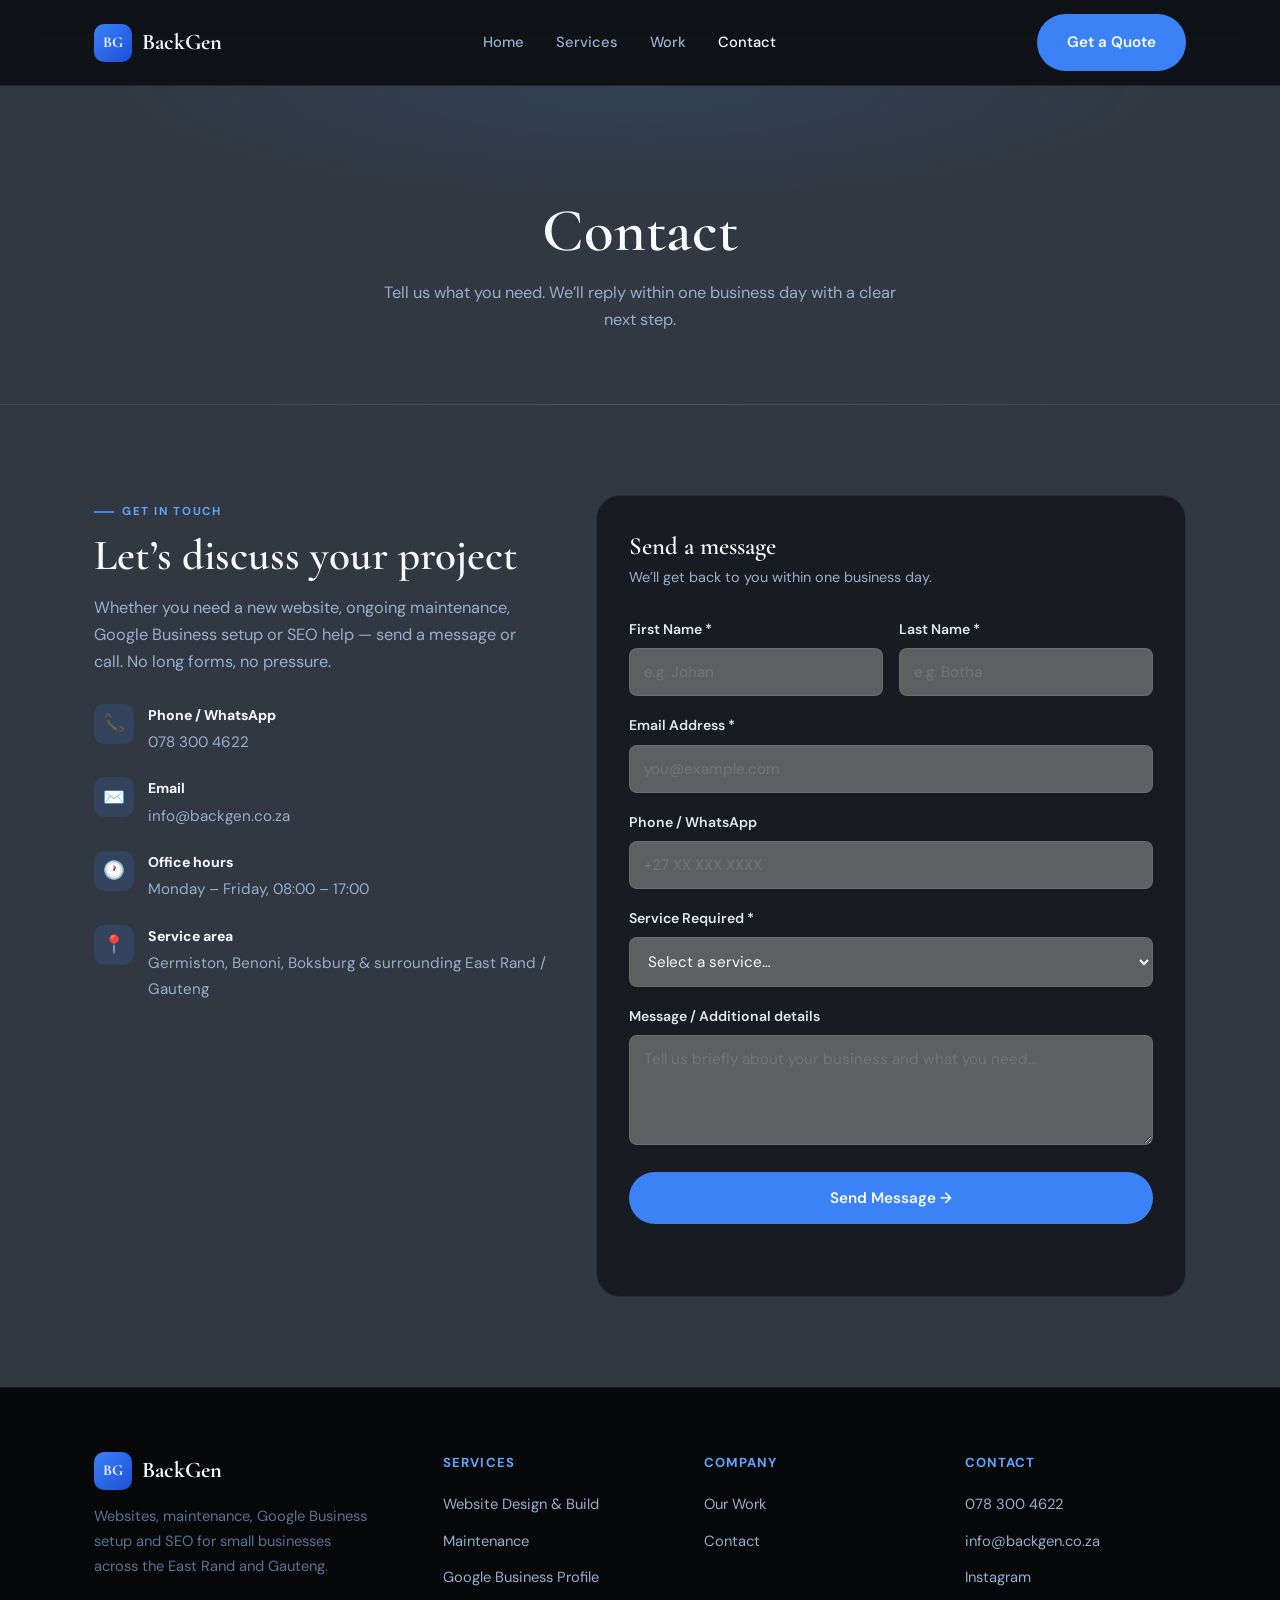
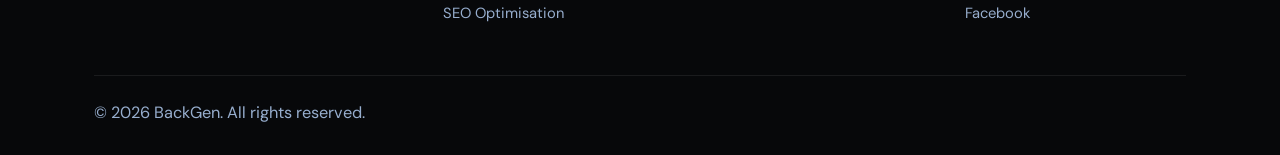
==== contact.html @ a90db831 "first push" ====
<!DOCTYPE html>
<html lang="en-ZA">
<head>
  <meta charset="UTF-8" />
  <meta name="viewport" content="width=device-width, initial-scale=1.0" />
  <title>Contact | BackGen — Request a Quote</title>
  <meta name="description" content="Contact BackGen for website design, maintenance, Google Business setup or SEO. Based on the East Rand, Gauteng." />
  <link rel="canonical" href="https://backgen.co.za/contact.html" />
  <link rel="stylesheet" href="styles.css" />
</head>
<body>

  <header class="site-nav">
    <div class="nav-inner">
      <a href="index.html" class="logo"><span class="mark">BG</span> BackGen</a>
      <nav class="nav-links">
        <a href="index.html">Home</a>
        <a href="services.html">Services</a>
        <a href="work.html">Work</a>
        <a href="contact.html" class="active">Contact</a>
      </nav>
      <div class="nav-right">
        <a href="contact.html" class="btn btn-navy">Get a Quote</a>
        <button class="hamburger" id="hamburger" aria-label="Open menu" aria-expanded="false">
          <span></span><span></span><span></span>
        </button>
      </div>
    </div>
  </header>

  <div class="mobile-menu" id="mobileMenu">
    <div class="mobile-menu-top">
      <a href="index.html" class="logo"><span class="mark">BG</span> BackGen</a>
      <button class="mobile-menu-close" id="mobileClose" aria-label="Close menu">&times;</button>
    </div>
    <nav>
      <a href="index.html">Home</a>
      <a href="services.html">Services</a>
      <a href="work.html">Work</a>
      <a href="contact.html">Contact</a>
    </nav>
    <a href="contact.html" class="btn btn-primary">Get a Quote</a>
  </div>

  <main>
    <section class="page-header">
      <div class="container">
        <h1>Contact</h1>
        <p>Tell us what you need. We’ll reply within one business day with a clear next step.</p>
      </div>
    </section>

    <section class="py">
      <div class="container">
        <div class="contact-grid">

          <div class="reveal">
            <span class="eyebrow">Get in touch</span>
            <h2 style="margin-top:10px;">Let’s discuss your project</h2>
            <p style="margin-top:14px;">Whether you need a new website, ongoing maintenance, Google Business setup or SEO help — send a message or call. No long forms, no pressure.</p>

            <div class="contact-details">
              <div class="contact-item">
                <div class="contact-item-icon">📞</div>
                <div>
                  <strong>Phone / WhatsApp</strong>
                  <a href="tel:0783004622">078 300 4622</a>
                </div>
              </div>
              <div class="contact-item">
                <div class="contact-item-icon">✉️</div>
                <div>
                  <strong>Email</strong>
                  <a href="mailto:info@backgen.co.za">info@backgen.co.za</a>
                </div>
              </div>
              <div class="contact-item">
                <div class="contact-item-icon">🕐</div>
                <div>
                  <strong>Office hours</strong>
                  <span>Monday – Friday, 08:00 – 17:00</span>
                </div>
              </div>
              <div class="contact-item">
                <div class="contact-item-icon">📍</div>
                <div>
                  <strong>Service area</strong>
                  <span>Germiston, Benoni, Boksburg & surrounding East Rand / Gauteng</span>
                </div>
              </div>
            </div>
          </div>

          <div class="form-card reveal">
            <h3 style="margin-bottom:6px;">Send a message</h3>
            <p style="font-size:0.9rem; margin-bottom:28px;">We’ll get back to you within one business day.</p>

            <form id="contactForm" novalidate aria-label="Contact form">
              <div class="form-row">
                <div class="form-group">
                  <label for="firstName">First Name *</label>
                  <input type="text" id="firstName" name="firstName" placeholder="e.g. Johan" required autocomplete="given-name" />
                </div>
                <div class="form-group">
                  <label for="lastName">Last Name *</label>
                  <input type="text" id="lastName" name="lastName" placeholder="e.g. Botha" required autocomplete="family-name" />
                </div>
              </div>

              <div class="form-group">
                <label for="email">Email Address *</label>
                <input type="email" id="email" name="email" placeholder="you@example.com" required autocomplete="email" />
              </div>

              <div class="form-group">
                <label for="phone">Phone / WhatsApp</label>
                <input type="tel" id="phone" name="phone" placeholder="+27 XX XXX XXXX" autocomplete="tel" />
              </div>

              <div class="form-group">
                <label for="service">Service Required *</label>
                <select id="service" name="service" required>
                  <option value="" disabled selected>Select a service…</option>
                  <option value="website">Website Design & Build</option>
                  <option value="maintenance">Website Maintenance</option>
                  <option value="google-business">Google Business Profile</option>
                  <option value="seo">SEO Optimisation</option>
                  <option value="package">Full package (website + Google + SEO)</option>
                  <option value="other">Other / Not sure yet</option>
                </select>
              </div>

              <div class="form-group">
                <label for="message">Message / Additional details</label>
                <textarea id="message" name="message" placeholder="Tell us briefly about your business and what you need…"></textarea>
              </div>

              <button type="submit" class="btn btn-primary" style="width:100%; justify-content:center;" id="submitBtn">
                Send Message →
              </button>

              <div class="form-status" id="formStatus" role="alert" aria-live="polite"></div>
            </form>
          </div>

        </div>
      </div>
    </section>
  </main>

  <footer class="footer">
    <div class="container">
      <div class="footer-grid">
        <div class="footer-brand">
          <a href="index.html" class="logo"><span class="mark">BG</span> BackGen</a>
          <p>Websites, maintenance, Google Business setup and SEO for small businesses across the East Rand and Gauteng.</p>
        </div>
        <div class="footer-col">
          <h5>Services</h5>
          <ul>
            <li><a href="services.html">Website Design & Build</a></li>
            <li><a href="services.html">Maintenance</a></li>
            <li><a href="services.html">Google Business Profile</a></li>
            <li><a href="services.html">SEO Optimisation</a></li>
          </ul>
        </div>
        <div class="footer-col">
          <h5>Company</h5>
          <ul>
            <li><a href="work.html">Our Work</a></li>
            <li><a href="contact.html">Contact</a></li>
          </ul>
        </div>
        <div class="footer-col">
          <h5>Contact</h5>
          <ul>
            <li><a href="tel:0783004622">078 300 4622</a></li>
            <li><a href="mailto:info@backgen.co.za">info@backgen.co.za</a></li>
            <li><a href="https://www.instagram.com/backgen/" target="_blank" rel="noopener">Instagram</a></li>
            <li><a href="https://www.facebook.com/profile.php?id=61590956095185" target="_blank" rel="noopener">Facebook</a></li>
          </ul>
        </div>
      </div>
      <div class="footer-bottom">
        <p>© 2026 BackGen. All rights reserved.</p>
      </div>
    </div>
  </footer>

  <script src="site.js"></script>
</body>
</html>
---- styles.css ----
/* ============================================================
   BACKGEN — Professional Web & Digital Services
   Theme: Dark Charcoal + Blue | Clean | Smooth interactions
   ============================================================ */

@import url('https://fonts.googleapis.com/css2?family=Cormorant+Garamond:wght@500;600;700&family=DM+Sans:wght@400;500;600;700&display=swap');

:root {
  --bg:          #313842;
  --bg-raised:   #5e5f60;
  --bg-card:     #181C22;
  --accent:      #3B82F6;
  --accent-soft: #60A5FA;
  --accent-dim:  rgba(59, 130, 246, 0.15);
  --white:       #F8FAFC;
  --text:        #E2E8F0;
  --text-dim:    #97aece;
  --text-muted:  #5b7293;
  --border:      rgba(255, 255, 255, 0.08);
  --border-hover:rgba(255, 255, 255, 0.14);

  --font-head:   'Cormorant Garamond', serif;
  --font-body:   'DM Sans', sans-serif;

  --radius-sm:   8px;
  --radius-md:   16px;
  --radius-lg:   24px;
  --radius-full: 999px;

  --shadow-sm:   0 4px 20px rgba(0, 0, 0, 0.25);
  --shadow-md:   0 12px 40px rgba(0, 0, 0, 0.35);
  --shadow-lg:   0 25px 60px rgba(0, 0, 0, 0.45);

  --container:   1140px;
  --transition:  0.3s cubic-bezier(0.4, 0, 0.2, 1);
}

*, *::before, *::after { box-sizing: border-box; margin: 0; padding: 0; }

html { scroll-behavior: smooth; font-size: 16px; }

body {
  font-family: var(--font-body);
  color: var(--text);
  background: var(--bg);
  line-height: 1.65;
  -webkit-font-smoothing: antialiased;
  overflow-x: hidden;
}

img { display: block; max-width: 100%; height: auto; }
a { color: inherit; text-decoration: none; }
ul { list-style: none; }

h1, h2, h3, h4 {
  font-family: var(--font-head);
  font-weight: 600;
  line-height: 1.15;
  color: var(--white);
}

h1 { font-size: clamp(2.4rem, 5.5vw, 3.8rem); }
h2 { font-size: clamp(1.9rem, 4vw, 2.7rem); }
h3 { font-size: clamp(1.25rem, 2.5vw, 1.55rem); }

p { color: var(--text-dim); font-size: 1.02rem; }

.container {
  max-width: var(--container);
  margin: 0 auto;
  padding: 0 24px;
}

/* ── Buttons ─────────────────────────────────────────────── */
.btn {
  display: inline-flex;
  align-items: center;
  justify-content: center;
  gap: 10px;
  font-family: var(--font-body);
  font-weight: 600;
  font-size: 0.95rem;
  padding: 14px 28px;
  border-radius: var(--radius-full);
  border: 2px solid transparent;
  cursor: pointer;
  transition: all var(--transition);
  white-space: nowrap;
}

.btn-primary {
  background: var(--accent);
  color: var(--white);
}
.btn-primary:hover {
  background: var(--accent-soft);
  transform: translateY(-1px);
}

.btn-navy {
  background: var(--accent);
  color: var(--white);
}
.btn-navy:hover {
  background: var(--accent-soft);
  transform: translateY(-1px);
}

.btn-outline {
  background: transparent;
  border-color: rgba(255,255,255,0.25);
  color: var(--white);
}
.btn-outline:hover {
  background: rgba(255,255,255,0.08);
  border-color: rgba(255,255,255,0.5);
}

.btn-ghost {
  background: transparent;
  border-color: var(--border);
  color: var(--text);
}
.btn-ghost:hover {
  border-color: var(--accent);
  color: var(--accent-soft);
}

/* ── Navigation ──────────────────────────────────────────── */
.site-nav {
  position: sticky;
  top: 0;
  z-index: 1000;
  background: rgba(11, 13, 16, 0.88);
  backdrop-filter: blur(16px);
  border-bottom: 1px solid var(--border);
}

.nav-inner {
  display: flex;
  align-items: center;
  justify-content: space-between;
  padding: 14px 24px;
  max-width: var(--container);
  margin: 0 auto;
}

.logo {
  display: flex;
  align-items: center;
  gap: 10px;
  font-family: var(--font-head);
  font-weight: 700;
  font-size: 1.4rem;
  color: var(--white);
}
.logo .mark {
  width: 38px;
  height: 38px;
  border-radius: 10px;
  background: linear-gradient(135deg, var(--accent), #1D4ED8);
  color: var(--white);
  display: flex;
  align-items: center;
  justify-content: center;
  font-weight: 700;
  font-size: 0.95rem;
}

.nav-links {
  display: flex;
  align-items: center;
  gap: 32px;
}
.nav-links a {
  font-size: 0.92rem;
  font-weight: 500;
  color: var(--text-dim);
  transition: color var(--transition);
}
.nav-links a:hover,
.nav-links a.active { color: var(--white); }

.nav-right {
  display: flex;
  align-items: center;
  gap: 16px;
}

.hamburger {
  display: none;
  flex-direction: column;
  gap: 5px;
  background: none;
  border: none;
  cursor: pointer;
  padding: 8px;
}
.hamburger span {
  width: 24px;
  height: 2px;
  background: var(--white);
  transition: var(--transition);
}

.mobile-menu {
  position: fixed;
  inset: 0;
  background: var(--bg);
  transform: translateX(100%);
  transition: transform 0.35s cubic-bezier(0.4, 0, 0.2, 1);
  z-index: 1200;
  display: flex;
  flex-direction: column;
  padding: 24px;
}
.mobile-menu.open { transform: translateX(0); }

.mobile-menu-top {
  display: flex;
  justify-content: space-between;
  align-items: center;
}
.mobile-menu-close {
  background: none;
  border: none;
  color: var(--white);
  font-size: 1.8rem;
  cursor: pointer;
}
.mobile-menu nav {
  display: flex;
  flex-direction: column;
  gap: 6px;
  margin-top: 48px;
}
.mobile-menu nav a {
  color: var(--white);
  font-family: var(--font-head);
  font-size: 1.6rem;
  padding: 12px 0;
  border-bottom: 1px solid var(--border);
}
.mobile-menu .btn { margin-top: 28px; }

/* ── Hero ────────────────────────────────────────────────── */
.hero {
  position: relative;
  min-height: 88vh;
  display: flex;
  align-items: center;
  padding: 120px 0 100px;
  isolation: isolate;
  overflow: hidden;
}
.hero-bg {
  position: absolute;
  inset: 0;
  z-index: -2;
  background: 
    radial-gradient(ellipse 80% 60% at 70% 20%, rgba(59, 130, 246, 0.12), transparent 50%),
    radial-gradient(ellipse 50% 40% at 10% 80%, rgba(59, 130, 246, 0.06), transparent 50%),
    var(--bg);
}

.hero-inner {
  max-width: var(--container);
  margin: 0 auto;
  padding: 0 24px;
  position: relative;
  z-index: 1;
}

.hero-eyebrow {
  display: inline-block;
  font-weight: 700;
  font-size: 0.78rem;
  letter-spacing: 0.14em;
  text-transform: uppercase;
  color: var(--accent-soft);
  margin-bottom: 18px;
}

.hero h1 {
  color: var(--white);
  max-width: 780px;
}
.hero h1 em {
  font-style: italic;
  color: var(--accent-soft);
}

.hero-sub {
  color: var(--text-dim);
  font-size: clamp(1.05rem, 2vw, 1.2rem);
  max-width: 580px;
  margin-top: 20px;
  line-height: 1.7;
}

.hero-ctas {
  display: flex;
  flex-wrap: wrap;
  gap: 14px;
  margin-top: 36px;
}

.hero-stats {
  margin-top: 56px;
  background: var(--bg-card);
  border: 1px solid var(--border);
  border-radius: var(--radius-lg);
  box-shadow: var(--shadow-md);
  padding: 28px 24px;
  display: grid;
  grid-template-columns: repeat(4, 1fr);
  gap: 20px;
  max-width: 860px;
}
.hero-stats .stat {
  padding-left: 16px;
  border-left: 3px solid var(--accent);
}
.hero-stats strong {
  display: block;
  font-family: var(--font-head);
  font-size: 1.9rem;
  color: var(--white);
  line-height: 1;
}
.hero-stats span {
  display: block;
  margin-top: 6px;
  font-size: 0.82rem;
  color: var(--text-dim);
  font-weight: 500;
}

/* ── Sections ────────────────────────────────────────────── */
.py { padding: 90px 0; }
.bg-grey { background: var(--bg-raised); }
.bg-navy {
  background: linear-gradient(160deg, #0F172A, #1E3A5F);
  color: var(--white);
}
.bg-navy h2, .bg-navy h3 { color: var(--white); }
.bg-navy p { color: rgba(255,255,255,0.8); }

.section-head {
  max-width: 640px;
  margin-bottom: 48px;
}
.section-head.center {
  text-align: center;
  margin-left: auto;
  margin-right: auto;
}
.section-head h2 { margin-top: 10px; }
.section-head p {
  margin-top: 14px;
  font-size: 1.05rem;
}

.eyebrow {
  display: inline-flex;
  align-items: center;
  gap: 8px;
  font-weight: 700;
  font-size: 0.72rem;
  letter-spacing: 0.14em;
  text-transform: uppercase;
  color: var(--accent-soft);
}
.eyebrow::before {
  content: '';
  width: 20px;
  height: 2px;
  background: var(--accent);
}

/* ── Service cards ───────────────────────────────────────── */
.service-grid {
  display: grid;
  grid-template-columns: repeat(2, 1fr);
  gap: 24px;
}

.service-card {
  background: var(--bg-card);
  border-radius: var(--radius-md);
  overflow: hidden;
  border: 1px solid var(--border);
  transition: border-color var(--transition), transform var(--transition), box-shadow var(--transition);
}
.service-card:hover {
  border-color: var(--border-hover);
  transform: translateY(-3px);
  box-shadow: var(--shadow-md);
}

.service-card .img-wrap {
  height: 180px;
  background: var(--bg-raised);
  display: flex;
  align-items: center;
  justify-content: center;
  color: var(--text-muted);
  font-size: 0.85rem;
  font-weight: 500;
}
.service-card .img-wrap.placeholder {
  background: linear-gradient(135deg, var(--bg-raised), var(--bg-card));
}

.service-card .body {
  padding: 26px 24px 28px;
}
.service-card .num {
  font-family: var(--font-head);
  font-size: 0.9rem;
  color: var(--accent-soft);
  font-weight: 700;
}
.service-card h3 {
  margin-top: 6px;
  font-size: 1.3rem;
  color: var(--white);
}
.service-card p {
  margin-top: 10px;
  font-size: 0.94rem;
  line-height: 1.6;
  color: var(--text-dim);
}

/* ── Portfolio / Work ────────────────────────────────────── */
.work-grid {
  display: grid;
  grid-template-columns: 1fr;
  gap: 40px;
}

.work-card {
  display: grid;
  grid-template-columns: 1.1fr 1fr;
  gap: 0;
  background: var(--bg-card);
  border-radius: var(--radius-lg);
  overflow: hidden;
  border: 1px solid var(--border);
  transition: border-color var(--transition);
}
.work-card:hover {
  border-color: var(--border-hover);
}

.work-card.reverse {
  direction: rtl;
}
.work-card.reverse > * {
  direction: ltr;
}

.work-visual {
  min-height: 340px;
  background: var(--bg-raised);
  display: flex;
  flex-direction: column;
  align-items: center;
  justify-content: center;
  color: var(--text-muted);
  font-size: 0.9rem;
  font-weight: 500;
  position: relative;
  cursor: pointer;
  overflow: hidden;
  transition: background var(--transition);
}
.work-visual:hover {
  background: #1a1f28;
}
.work-visual .flag {
  position: absolute;
  top: 18px;
  left: 18px;
  background: var(--accent);
  color: var(--white);
  font-size: 0.72rem;
  font-weight: 700;
  letter-spacing: 0.06em;
  text-transform: uppercase;
  padding: 6px 12px;
  border-radius: var(--radius-full);
  z-index: 2;
}
.work-visual .expand-hint {
  position: absolute;
  bottom: 18px;
  right: 18px;
  font-size: 0.75rem;
  color: var(--text-muted);
  background: rgba(0,0,0,0.5);
  padding: 6px 12px;
  border-radius: var(--radius-full);
  opacity: 0;
  transition: opacity var(--transition);
}
.work-visual:hover .expand-hint {
  opacity: 1;
}

/* Mockup frames inside visual */
.mockup-stack {
  display: flex;
  align-items: flex-end;
  gap: 16px;
  padding: 24px;
  width: 100%;
  height: 100%;
  justify-content: center;
}
.mockup-desktop {
  width: 68%;
  max-width: 320px;
  background: #0f1218;
  border-radius: 8px;
  border: 2px solid #2a303c;
  overflow: hidden;
  box-shadow: 0 12px 40px rgba(0,0,0,0.4);
  aspect-ratio: 16/10;
  display: flex;
  align-items: center;
  justify-content: center;
  color: var(--text-muted);
  font-size: 0.8rem;
}
.mockup-mobile {
  width: 22%;
  max-width: 90px;
  background: #0f1218;
  border-radius: 12px;
  border: 2px solid #2a303c;
  overflow: hidden;
  box-shadow: 0 8px 24px rgba(0,0,0,0.4);
  aspect-ratio: 9/19;
  display: flex;
  align-items: center;
  justify-content: center;
  color: var(--text-muted);
  font-size: 0.7rem;
}

.work-body {
  padding: 40px 36px;
  display: flex;
  flex-direction: column;
  justify-content: center;
}
.work-body h3 {
  font-size: 1.55rem;
  margin-bottom: 8px;
  color: var(--white);
}
.work-body .client-url {
  font-size: 0.9rem;
  color: var(--accent-soft);
  font-weight: 600;
  margin-bottom: 16px;
}
.work-body p {
  font-size: 0.98rem;
  line-height: 1.7;
  margin-bottom: 20px;
  color: var(--text-dim);
}
.work-tags {
  display: flex;
  flex-wrap: wrap;
  gap: 8px;
  margin-bottom: 24px;
}
.work-tags span {
  background: var(--accent-dim);
  color: var(--accent-soft);
  font-size: 0.78rem;
  font-weight: 600;
  padding: 6px 12px;
  border-radius: var(--radius-full);
}

/* ── Lightbox ────────────────────────────────────────────── */
.lightbox {
  position: fixed;
  inset: 0;
  z-index: 2000;
  background: rgba(0, 0, 0, 0.88);
  display: flex;
  align-items: center;
  justify-content: center;
  padding: 24px;
  opacity: 0;
  visibility: hidden;
  transition: opacity 0.3s ease, visibility 0.3s ease;
  backdrop-filter: blur(8px);
}
.lightbox.open {
  opacity: 1;
  visibility: visible;
}

.lightbox-content {
  background: var(--bg-card);
  border: 1px solid var(--border);
  border-radius: var(--radius-lg);
  max-width: 960px;
  width: 100%;
  max-height: 90vh;
  overflow: auto;
  padding: 32px;
  position: relative;
  transform: scale(0.94);
  transition: transform 0.3s cubic-bezier(0.4, 0, 0.2, 1);
}
.lightbox.open .lightbox-content {
  transform: scale(1);
}

.lightbox-close {
  position: absolute;
  top: 16px;
  right: 16px;
  width: 40px;
  height: 40px;
  border-radius: 50%;
  background: var(--bg-raised);
  border: 1px solid var(--border);
  color: var(--white);
  font-size: 1.4rem;
  cursor: pointer;
  display: flex;
  align-items: center;
  justify-content: center;
  transition: background var(--transition);
  z-index: 2;
}
.lightbox-close:hover {
  background: var(--accent);
}

.lightbox-title {
  font-size: 1.5rem;
  margin-bottom: 8px;
  color: var(--white);
}
.lightbox-url {
  color: var(--accent-soft);
  font-size: 0.9rem;
  margin-bottom: 28px;
  display: inline-block;
}

.lightbox-views {
  display: grid;
  grid-template-columns: 1.6fr 0.7fr;
  gap: 24px;
  align-items: start;
}
.lightbox-desktop {
  background: #0f1218;
  border-radius: 10px;
  border: 2px solid #2a303c;
  aspect-ratio: 16/10;
  display: flex;
  align-items: center;
  justify-content: center;
  color: var(--text-muted);
  font-size: 0.9rem;
  overflow: hidden;
}
.lightbox-mobile {
  background: #0f1218;
  border-radius: 16px;
  border: 2px solid #2a303c;
  aspect-ratio: 9/19;
  max-width: 180px;
  margin: 0 auto;
  display: flex;
  align-items: center;
  justify-content: center;
  color: var(--text-muted);
  font-size: 0.8rem;
  overflow: hidden;
}
.lightbox-label {
  text-align: center;
  font-size: 0.8rem;
  color: var(--text-muted);
  margin-top: 10px;
  font-weight: 500;
}

/* ── Why / Process ───────────────────────────────────────── */
.why-grid {
  display: grid;
  grid-template-columns: repeat(3, 1fr);
  gap: 24px;
}
.why-card {
  background: var(--bg-card);
  border: 1px solid var(--border);
  border-radius: var(--radius-md);
  padding: 32px 28px;
  transition: border-color var(--transition);
}
.why-card:hover {
  border-color: var(--border-hover);
}
.why-card .icon {
  width: 48px;
  height: 48px;
  border-radius: 12px;
  background: var(--accent-dim);
  color: var(--accent-soft);
  display: flex;
  align-items: center;
  justify-content: center;
  font-size: 1.3rem;
  margin-bottom: 18px;
}
.why-card h3 {
  font-size: 1.2rem;
  margin-bottom: 10px;
  color: var(--white);
}
.why-card p {
  font-size: 0.94rem;
  line-height: 1.65;
  color: var(--text-dim);
}

/* ── Contact ─────────────────────────────────────────────── */
.contact-grid {
  display: grid;
  grid-template-columns: 1fr 1.3fr;
  gap: 48px;
  align-items: start;
}

.contact-details {
  display: flex;
  flex-direction: column;
  gap: 22px;
  margin-top: 28px;
}
.contact-item {
  display: flex;
  gap: 14px;
  align-items: flex-start;
}
.contact-item-icon {
  width: 40px;
  height: 40px;
  border-radius: 10px;
  background: var(--accent-dim);
  display: flex;
  align-items: center;
  justify-content: center;
  flex-shrink: 0;
  font-size: 1.1rem;
}
.contact-item strong {
  display: block;
  font-size: 0.88rem;
  color: var(--white);
  margin-bottom: 2px;
}
.contact-item a, .contact-item span {
  font-size: 0.95rem;
  color: var(--text-dim);
}
.contact-item a:hover {
  color: var(--accent-soft);
}

.form-card {
  background: var(--bg-card);
  border-radius: var(--radius-lg);
  border: 1px solid var(--border);
  padding: 36px 32px;
}

.form-row {
  display: grid;
  grid-template-columns: 1fr 1fr;
  gap: 16px;
}
.form-group {
  margin-bottom: 18px;
}
.form-group label {
  display: block;
  font-size: 0.88rem;
  font-weight: 600;
  color: var(--text);
  margin-bottom: 7px;
}
.form-group input,
.form-group select,
.form-group textarea {
  width: 100%;
  padding: 13px 14px;
  border: 1px solid var(--border);
  border-radius: var(--radius-sm);
  font-family: var(--font-body);
  font-size: 0.95rem;
  color: var(--white);
  background: var(--bg-raised);
  transition: border-color var(--transition);
}
.form-group input:focus,
.form-group select:focus,
.form-group textarea:focus {
  outline: none;
  border-color: var(--accent);
}
.form-group textarea {
  min-height: 110px;
  resize: vertical;
}
.form-group select option {
  background: var(--bg-raised);
  color: var(--white);
}

.form-status {
  margin-top: 14px;
  font-size: 0.9rem;
  font-weight: 600;
  text-align: center;
  min-height: 22px;
}
.form-status.success { color: #34d399; }
.form-status.error { color: #f87171; }

/* ── Footer ──────────────────────────────────────────────── */
.footer {
  background: #07080A;
  color: var(--text-dim);
  padding: 64px 0 28px;
  border-top: 1px solid var(--border);
}
.footer-grid {
  display: grid;
  grid-template-columns: 1.4fr 1fr 1fr 1fr;
  gap: 40px;
  margin-bottom: 48px;
}
.footer-brand .logo { color: var(--white); margin-bottom: 14px; }
.footer-brand p {
  font-size: 0.92rem;
  color: var(--text-muted);
  max-width: 280px;
  line-height: 1.7;
}
.footer-col h5 {
  font-family: var(--font-body);
  font-size: 0.82rem;
  font-weight: 700;
  letter-spacing: 0.08em;
  text-transform: uppercase;
  color: var(--accent-soft);
  margin-bottom: 18px;
}
.footer-col ul { display: flex; flex-direction: column; gap: 10px; }
.footer-col a {
  font-size: 0.92rem;
  color: var(--text-dim);
  transition: color var(--transition);
}
.footer-col a:hover { color: var(--white); }

.footer-bottom {
  border-top: 1px solid var(--border);
  padding-top: 24px;
  display: flex;
  justify-content: space-between;
  align-items: center;
  flex-wrap: wrap;
  gap: 12px;
  font-size: 0.88rem;
  color: var(--text-muted);
}
.footer-bottom-links { display: flex; gap: 20px; }
.footer-bottom a { color: var(--text-muted); }
.footer-bottom a:hover { color: var(--white); }

/* ── Page header (inner pages) ───────────────────────────── */
.page-header {
  background: 
    radial-gradient(ellipse 70% 60% at 50% 0%, rgba(59, 130, 246, 0.1), transparent 60%),
    var(--bg);
  padding: 110px 0 70px;
  text-align: center;
  border-bottom: 1px solid var(--border);
}
.page-header h1 { color: var(--white); }
.page-header p {
  color: var(--text-dim);
  max-width: 520px;
  margin: 14px auto 0;
}

/* ── Minimal reveal ──────────────────────────────────────── */
.reveal {
  opacity: 0;
  transform: translateY(16px);
  transition: opacity 0.5s ease, transform 0.5s ease;
}
.reveal.visible {
  opacity: 1;
  transform: none;
}

/* ── Responsive ──────────────────────────────────────────── */
@media (max-width: 900px) {
  .nav-links, .nav-right .btn { display: none; }
  .hamburger { display: flex; }

  .hero-stats { grid-template-columns: repeat(2, 1fr); }
  .service-grid { grid-template-columns: 1fr; }
  .work-card, .work-card.reverse { grid-template-columns: 1fr; direction: ltr; }
  .why-grid { grid-template-columns: 1fr; }
  .contact-grid { grid-template-columns: 1fr; }
  .footer-grid { grid-template-columns: 1fr 1fr; }
  .form-row { grid-template-columns: 1fr; }
  .lightbox-views { grid-template-columns: 1fr; }
  .lightbox-mobile { max-width: 140px; }
}

@media (max-width: 560px) {
  .hero-stats { grid-template-columns: 1fr 1fr; gap: 16px; padding: 22px 18px; }
  .footer-grid { grid-template-columns: 1fr; }
  .hero { padding: 100px 0 70px; min-height: auto; }
  .mockup-stack { flex-direction: column; align-items: center; }
  .mockup-desktop { width: 90%; }
  .mockup-mobile { width: 40%; }
}
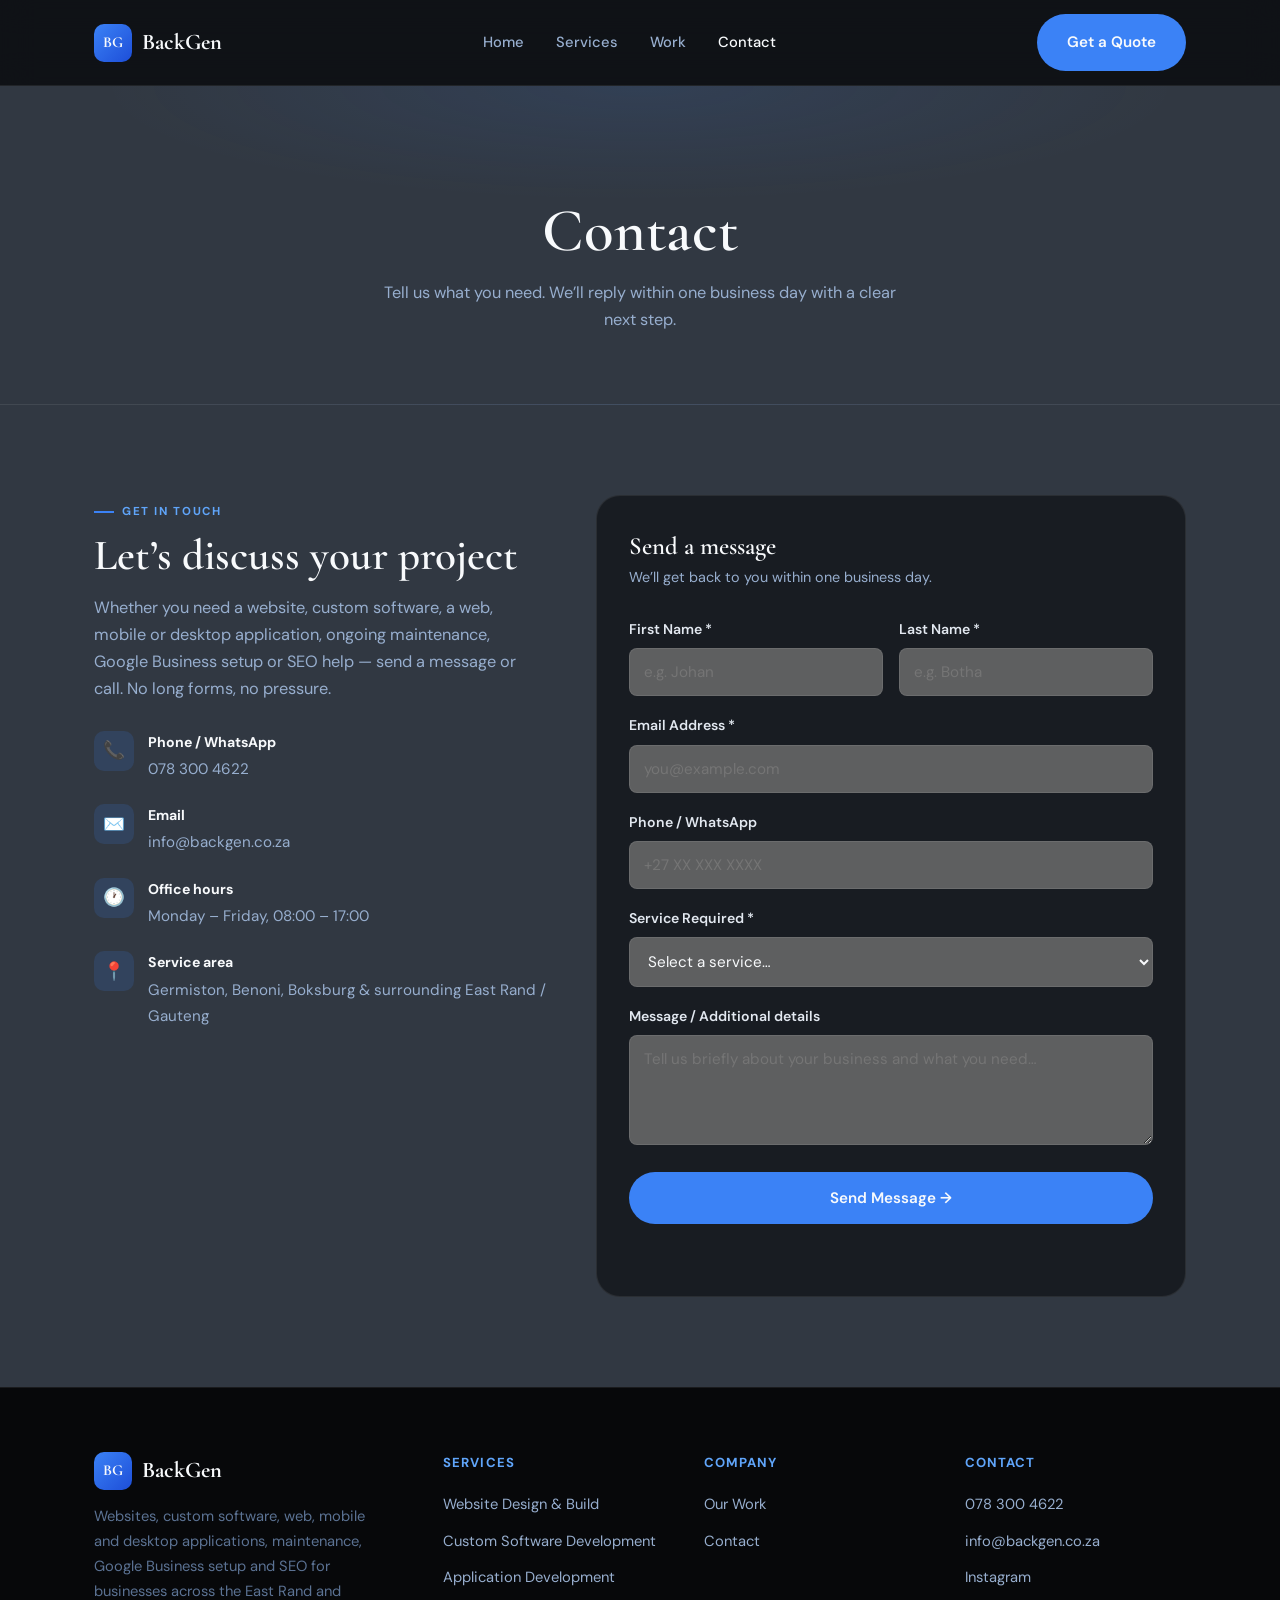
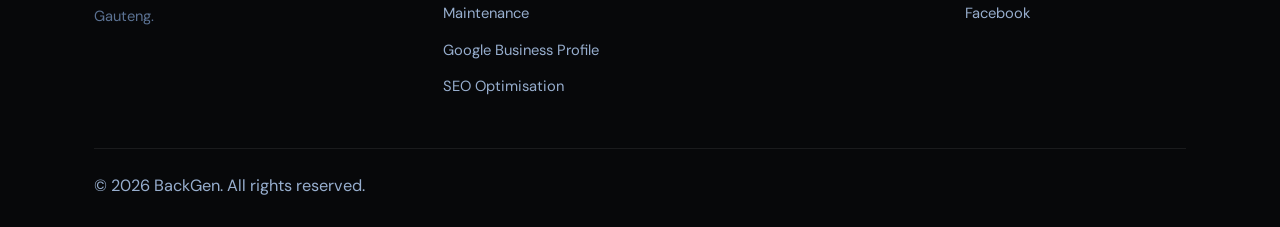
==== commit 625d04cf: "chnaged services and added robots.txt and llms.txt and sitemaps" ====
--- a/contact.html
+++ b/contact.html
@@ -4,8 +4,10 @@
   <meta charset="UTF-8" />
   <meta name="viewport" content="width=device-width, initial-scale=1.0" />
   <title>Contact | BackGen — Request a Quote</title>
-  <meta name="description" content="Contact BackGen for website design, maintenance, Google Business setup or SEO. Based on the East Rand, Gauteng." />
+  <meta name="description" content="Contact BackGen for website design, custom software, web, mobile and desktop applications, maintenance, Google Business setup or SEO. Based on the East Rand, Gauteng." />
   <link rel="canonical" href="https://backgen.co.za/contact.html" />
+  <link rel="describedby" href="/llms.txt" type="text/plain" />
+  <link rel="sitemap" href="/sitemap.xml" type="application/xml" />
   <link rel="stylesheet" href="styles.css" />
 </head>
 <body>
@@ -57,7 +59,7 @@
           <div class="reveal">
             <span class="eyebrow">Get in touch</span>
             <h2 style="margin-top:10px;">Let’s discuss your project</h2>
-            <p style="margin-top:14px;">Whether you need a new website, ongoing maintenance, Google Business setup or SEO help — send a message or call. No long forms, no pressure.</p>
+            <p style="margin-top:14px;">Whether you need a website, custom software, a web, mobile or desktop application, ongoing maintenance, Google Business setup or SEO help — send a message or call. No long forms, no pressure.</p>
 
             <div class="contact-details">
               <div class="contact-item">
@@ -122,6 +124,10 @@
                 <select id="service" name="service" required>
                   <option value="" disabled selected>Select a service…</option>
                   <option value="website">Website Design & Build</option>
+                  <option value="software">Custom Software Development</option>
+                  <option value="web-application">Web Application Development</option>
+                  <option value="mobile-application">Mobile Application Development</option>
+                  <option value="desktop-application">Desktop Application Development</option>
                   <option value="maintenance">Website Maintenance</option>
                   <option value="google-business">Google Business Profile</option>
                   <option value="seo">SEO Optimisation</option>
@@ -153,12 +159,14 @@
       <div class="footer-grid">
         <div class="footer-brand">
           <a href="index.html" class="logo"><span class="mark">BG</span> BackGen</a>
-          <p>Websites, maintenance, Google Business setup and SEO for small businesses across the East Rand and Gauteng.</p>
+          <p>Websites, custom software, web, mobile and desktop applications, maintenance, Google Business setup and SEO for businesses across the East Rand and Gauteng.</p>
         </div>
         <div class="footer-col">
           <h5>Services</h5>
           <ul>
             <li><a href="services.html">Website Design & Build</a></li>
+            <li><a href="services.html#software-development">Custom Software Development</a></li>
+            <li><a href="services.html#web-applications">Application Development</a></li>
             <li><a href="services.html">Maintenance</a></li>
             <li><a href="services.html">Google Business Profile</a></li>
             <li><a href="services.html">SEO Optimisation</a></li>
--- a/styles.css
+++ b/styles.css
@@ -945,3 +945,14 @@
   .mockup-desktop { width: 90%; }
   .mockup-mobile { width: 40%; }
 }
+
+/* Software services use the existing charcoal and blue palette. */
+.service-card .software-visual {
+  background: linear-gradient(135deg, var(--bg-card), var(--accent-dim));
+  flex-direction: column;
+  gap: 8px;
+  color: var(--accent-soft);
+}
+.software-visual span:first-child { font: 600 2.6rem var(--font-body); }
+.software-visual span:last-child { color: var(--text-dim); }
+.service-card[id] { scroll-margin-top: 110px; }
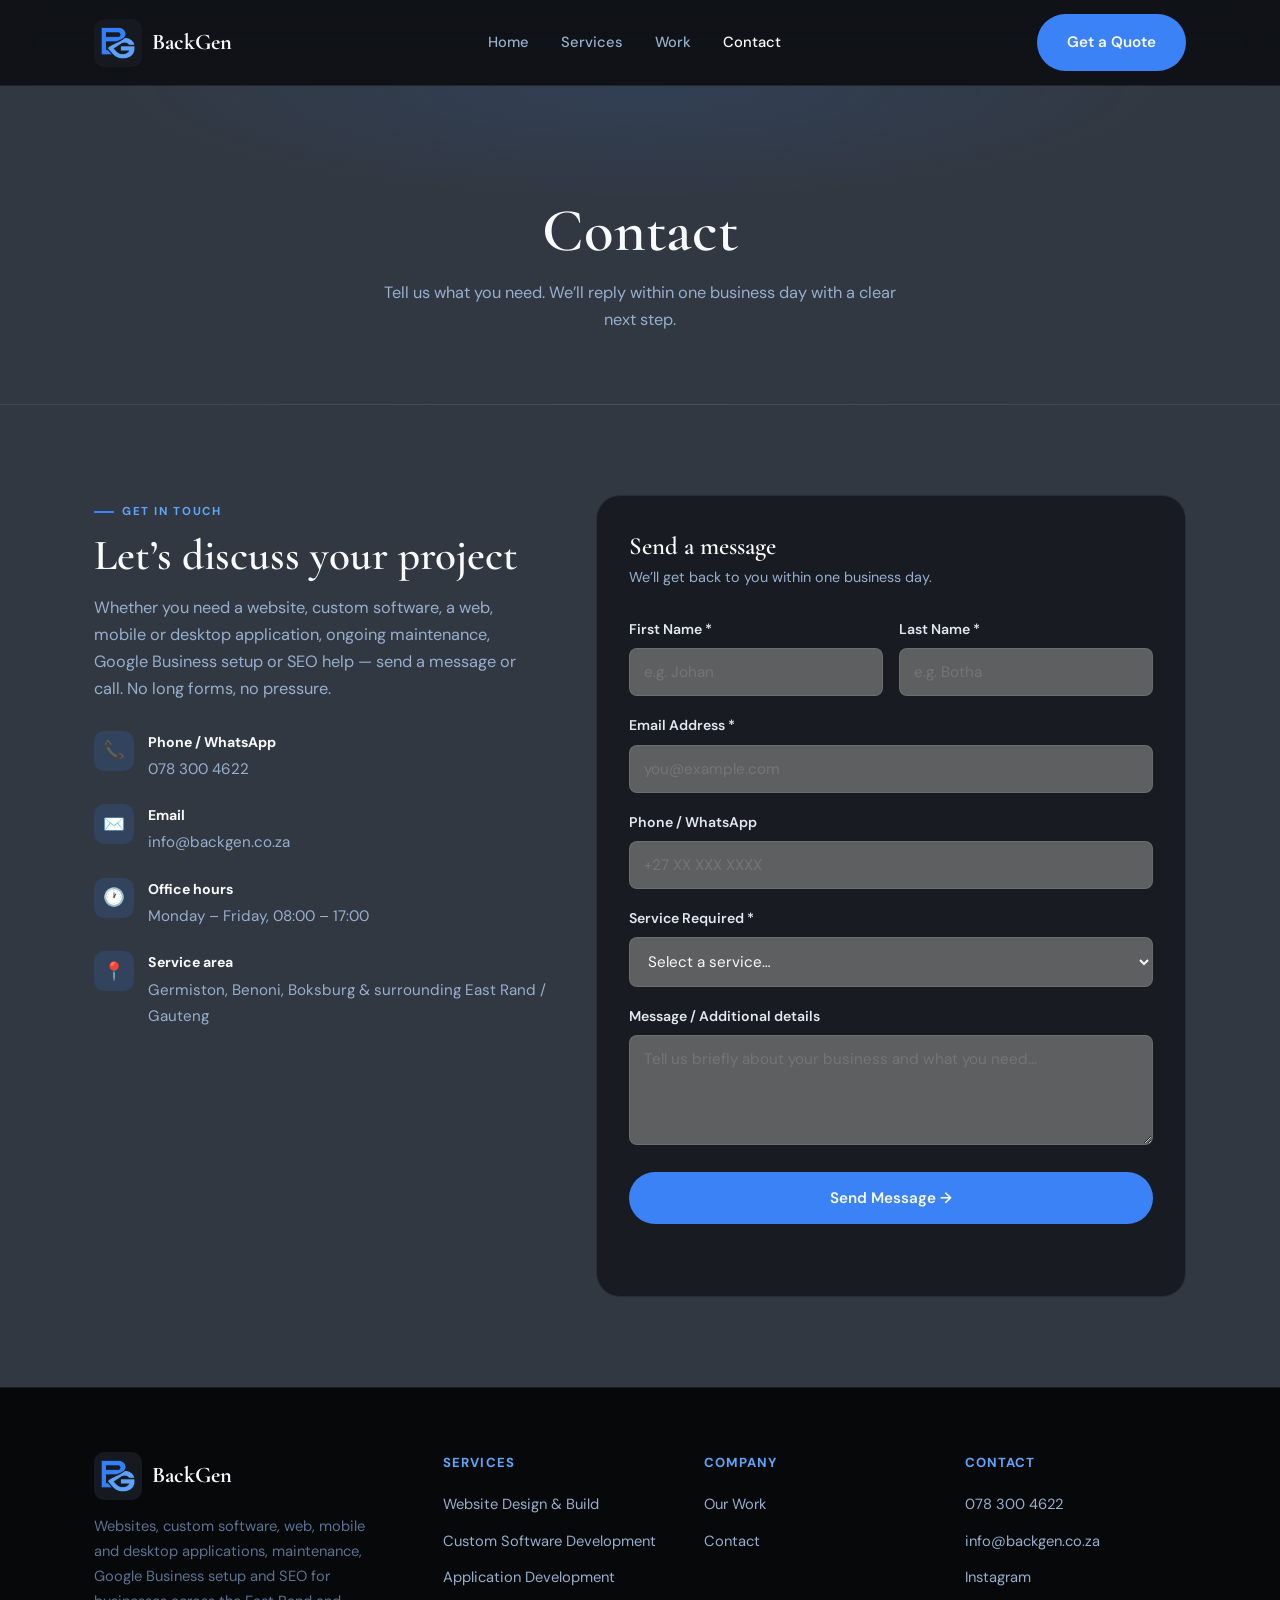
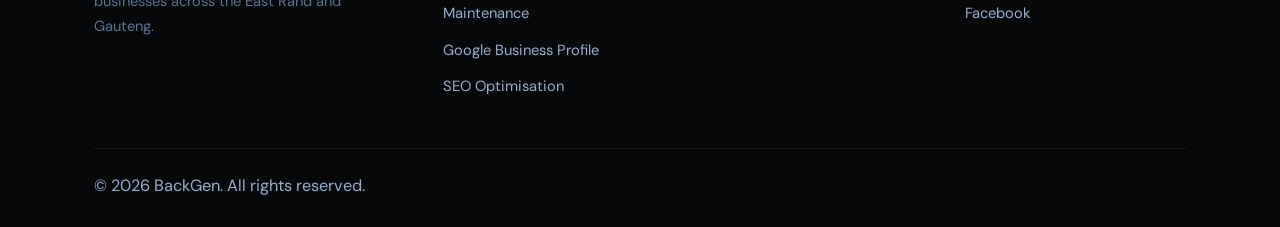
==== commit c3f03165: "Add BackGen logo and search branding metadata" ====
--- a/contact.html
+++ b/contact.html
@@ -9,12 +9,18 @@
   <link rel="describedby" href="/llms.txt" type="text/plain" />
   <link rel="sitemap" href="/sitemap.xml" type="application/xml" />
   <link rel="stylesheet" href="styles.css" />
+  <link rel="icon" type="image/png" href="/assets/backgen-logo.png" />
+  <link rel="apple-touch-icon" href="/assets/backgen-logo.png" />
+  <meta property="og:image" content="https://backgen.co.za/assets/backgen-logo.png" />
+  <meta property="og:image:alt" content="BackGen blue BG monogram on charcoal" />
+  <meta name="twitter:card" content="summary" />
+  <meta name="twitter:image" content="https://backgen.co.za/assets/backgen-logo.png" />
 </head>
 <body>
 
   <header class="site-nav">
     <div class="nav-inner">
-      <a href="index.html" class="logo"><span class="mark">BG</span> BackGen</a>
+      <a href="index.html" class="logo"><img class="brand-mark" src="assets/backgen-logo.png" alt="" width="48" height="48" /> BackGen</a>
       <nav class="nav-links">
         <a href="index.html">Home</a>
         <a href="services.html">Services</a>
@@ -32,7 +38,7 @@
 
   <div class="mobile-menu" id="mobileMenu">
     <div class="mobile-menu-top">
-      <a href="index.html" class="logo"><span class="mark">BG</span> BackGen</a>
+      <a href="index.html" class="logo"><img class="brand-mark" src="assets/backgen-logo.png" alt="" width="48" height="48" /> BackGen</a>
       <button class="mobile-menu-close" id="mobileClose" aria-label="Close menu">&times;</button>
     </div>
     <nav>
@@ -158,7 +164,7 @@
     <div class="container">
       <div class="footer-grid">
         <div class="footer-brand">
-          <a href="index.html" class="logo"><span class="mark">BG</span> BackGen</a>
+          <a href="index.html" class="logo"><img class="brand-mark" src="assets/backgen-logo.png" alt="" width="48" height="48" /> BackGen</a>
           <p>Websites, custom software, web, mobile and desktop applications, maintenance, Google Business setup and SEO for businesses across the East Rand and Gauteng.</p>
         </div>
         <div class="footer-col">
--- a/styles.css
+++ b/styles.css
@@ -956,3 +956,6 @@
 .software-visual span:first-child { font: 600 2.6rem var(--font-body); }
 .software-visual span:last-child { color: var(--text-dim); }
 .service-card[id] { scroll-margin-top: 110px; }
+
+/* Shared brand mark in navigation, mobile menu and footer. */
+.logo .brand-mark { width: 48px; height: 48px; flex-shrink: 0; border-radius: 10px; object-fit: contain; }
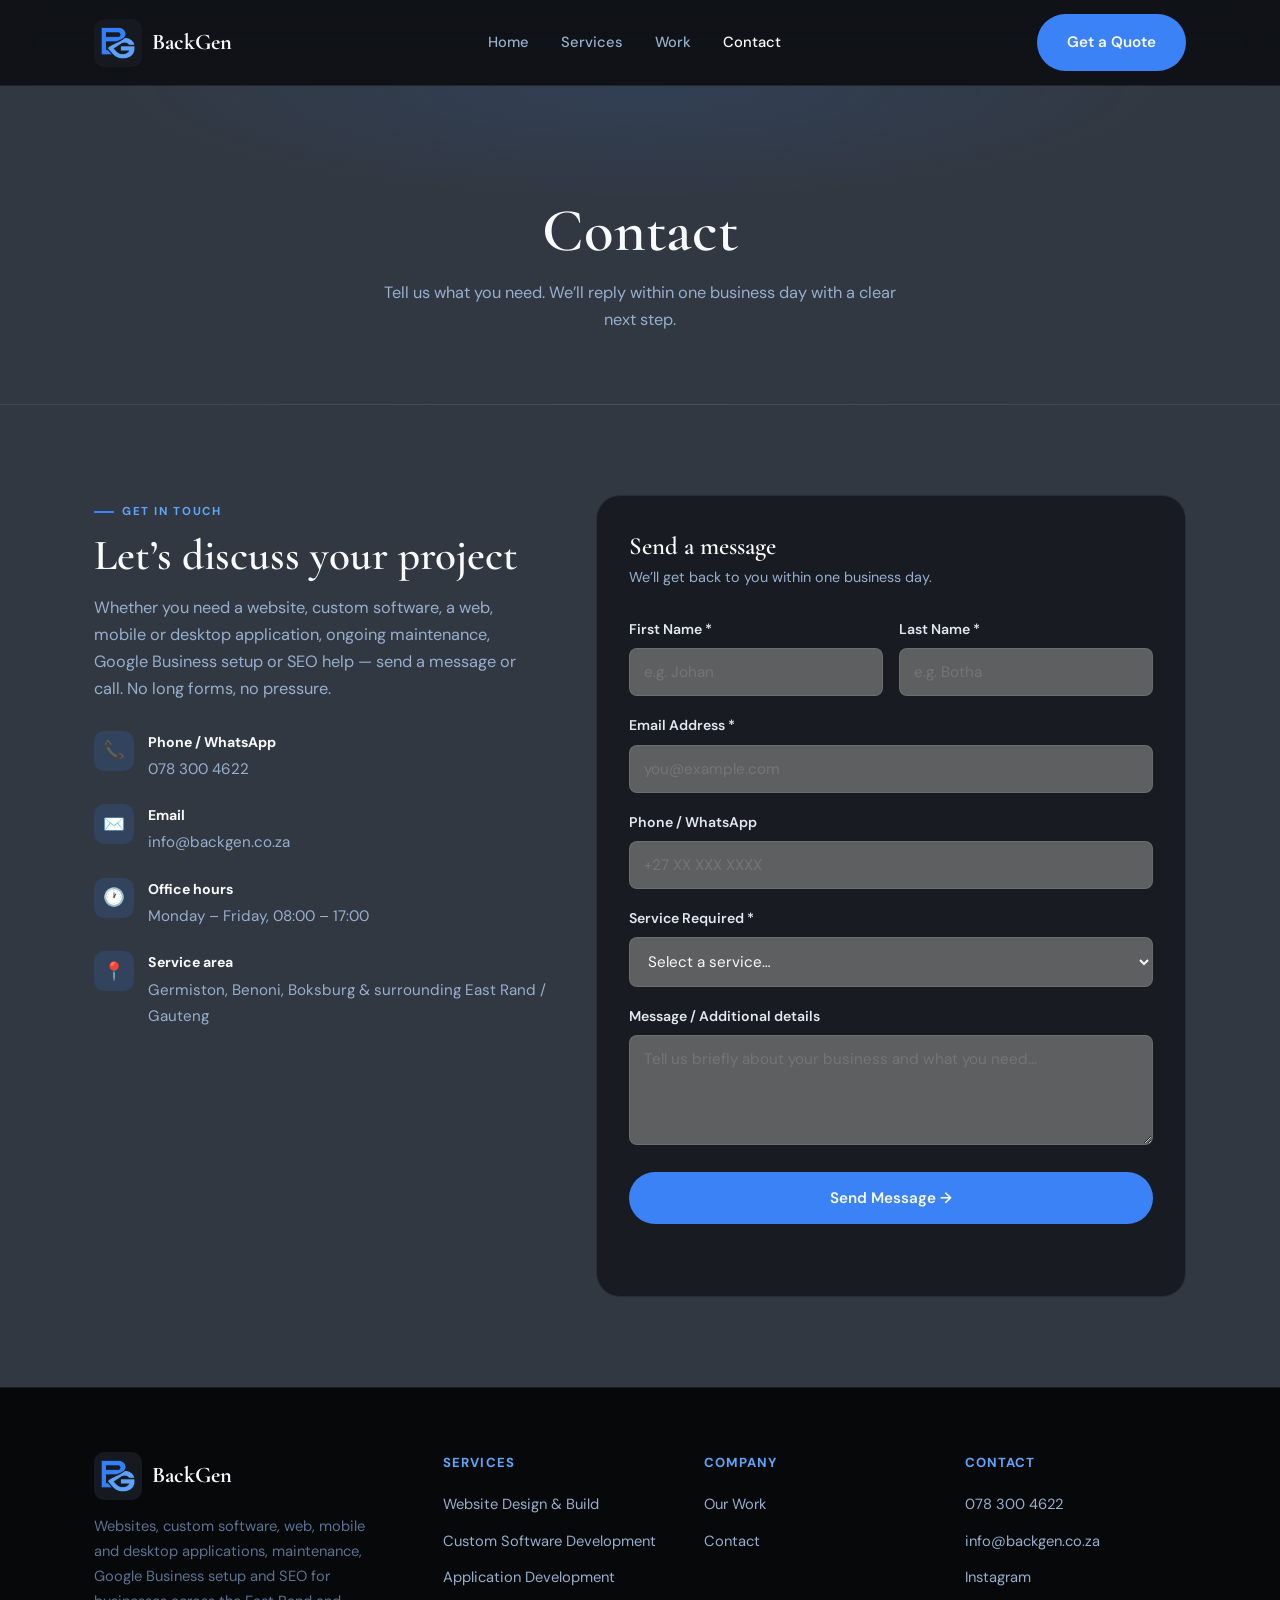
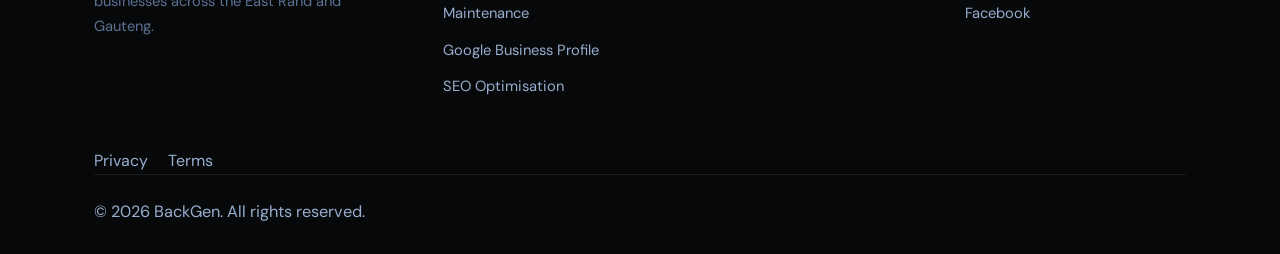
==== commit 54c81b76: "Add privacy and terms footer links" ====
--- a/contact.html
+++ b/contact.html
@@ -195,7 +195,7 @@
           </ul>
         </div>
       </div>
-      <div class="footer-bottom">
+      <div class="footer-bottom-links"><a href="privacy.html">Privacy</a><a href="terms.html">Terms</a></div><div class="footer-bottom">
         <p>© 2026 BackGen. All rights reserved.</p>
       </div>
     </div>
